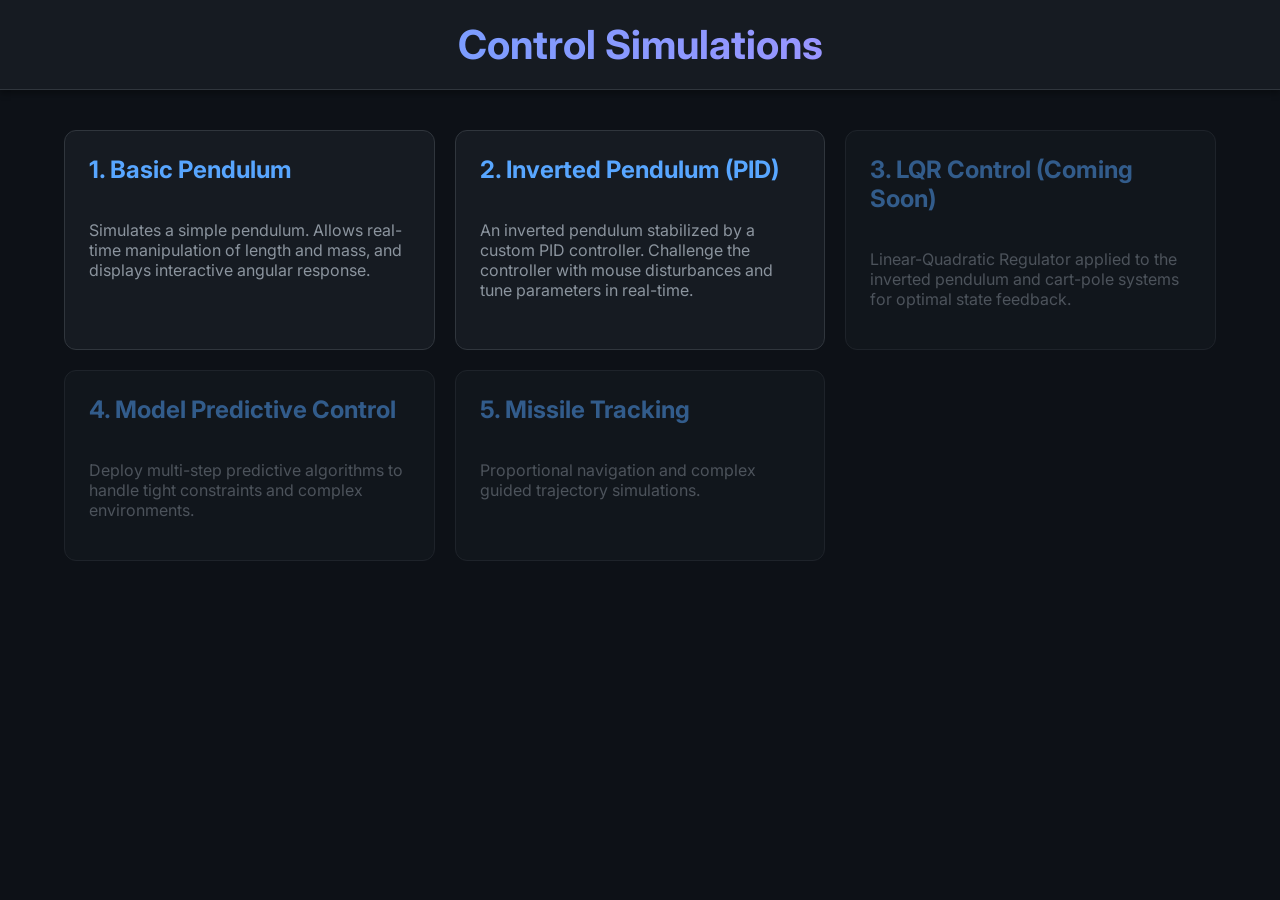
==== templates/index.html @ ae413354 "Add files via upload" ====
<!DOCTYPE html>
<!-- http://127.0.0.1:8001 -->
<html lang="en">

<head>
    <meta charset="UTF-8">
    <meta name="viewport" content="width=device-width, initial-scale=1.0">
    <meta name="description"
        content="Control systems simulation platform portal. Explore and test different dynamic systems.">
    <title>Control Simulation Platform</title>
    <!-- Use Google Fonts -->

    <link href="https://fonts.googleapis.com/css2?family=Inter:wght@400;500;600;700&display=swap" rel="stylesheet">
    <link rel="stylesheet" href="/static/css/style.css">
</head>

<body>
    <div class="header">
        <h1>Control Simulations</h1>
    </div>

    <div class="container">
        <div class="projects-grid">
            <a href="/basic" class="project-card" id="basic-pendulum-link">
                <h2>1. Basic Pendulum</h2>
                <p>Simulates a simple pendulum. Allows real-time manipulation of length and mass, and displays
                    interactive angular response.</p>
            </a>

            <a href="/inverted" class="project-card" id="inverted-pendulum-link">
                <h2>2. Inverted Pendulum (PID)</h2>
                <p>An inverted pendulum stabilized by a custom PID controller. Challenge the controller with mouse
                    disturbances and tune parameters in real-time.</p>
            </a>

            <!-- Placeholders for future projects -->
            <a href="#" class="project-card" style="opacity: 0.5; cursor: not-allowed;" id="lqr-link">
                <h2>3. LQR Control (Coming Soon)</h2>
                <p>Linear-Quadratic Regulator applied to the inverted pendulum and cart-pole systems for optimal state
                    feedback.</p>
            </a>

            <a href="#" class="project-card" style="opacity: 0.5; cursor: not-allowed;" id="mpc-link">
                <h2>4. Model Predictive Control</h2>
                <p>Deploy multi-step predictive algorithms to handle tight constraints and complex environments.</p>
            </a>

            <a href="#" class="project-card" style="opacity: 0.5; cursor: not-allowed;" id="missile-link">
                <h2>5. Missile Tracking</h2>
                <p>Proportional navigation and complex guided trajectory simulations.</p>
            </a>
        </div>
    </div>
</body>

</html>
---- static/css/style.css ----
:root {
  --bg-color: #0d1117;
  --surface-color: #161b22;
  --primary-color: #58a6ff;
  --text-primary: #c9d1d9;
  --text-secondary: #8b949e;
  --border-color: #30363d;
  --success-color: #2ea043;
  --danger-color: #da3633;
}

body {
  margin: 0;
  padding: 0;
  font-family: 'Inter', -apple-system, BlinkMacSystemFont, 'Segoe UI', Roboto, Helvetica, Arial, sans-serif;
  background-color: var(--bg-color);
  color: var(--text-primary);
  display: flex;
  flex-direction: column;
  align-items: center;
  min-height: 100vh;
}

.header {
  width: 100%;
  padding: 20px 0;
  text-align: center;
  border-bottom: 1px solid var(--border-color);
  background-color: var(--surface-color);
  box-shadow: 0 4px 6px rgba(0, 0, 0, 0.3);
}

.header h1 {
  margin: 0;
  font-size: 2.5rem;
  font-weight: 700;
  background: linear-gradient(90deg, var(--primary-color), #bc8cff);
  -webkit-background-clip: text;
  -webkit-text-fill-color: transparent;
}

.container {
  display: flex;
  flex-direction: column;
  width: 90%;
  max-width: 1200px;
  margin-top: 40px;
  margin-bottom: 40px;
}

.nav-link {
  color: var(--primary-color);
  text-decoration: none;
  margin-bottom: 20px;
  display: inline-block;
  font-weight: 500;
}
.nav-link:hover {
  text-decoration: underline;
}

/* Dashboard Grid */
.projects-grid {
  display: grid;
  grid-template-columns: repeat(auto-fit, minmax(300px, 1fr));
  gap: 20px;
}

.project-card {
  background-color: var(--surface-color);
  border: 1px solid var(--border-color);
  border-radius: 12px;
  padding: 24px;
  transition: transform 0.2s ease, box-shadow 0.2s ease;
  cursor: pointer;
  text-decoration: none;
  color: var(--text-primary);
  display: flex;
  flex-direction: column;
}

.project-card:hover {
  transform: translateY(-5px);
  box-shadow: 0 8px 15px rgba(0, 0, 0, 0.4);
  border-color: var(--primary-color);
}

.project-card h2 {
  margin-top: 0;
  font-size: 1.5rem;
  color: var(--primary-color);
}

.project-card p {
  color: var(--text-secondary);
  flex-grow: 1;
}

/* Simulation Panels */
.sim-layout {
  display: flex;
  gap: 20px;
  flex-wrap: wrap;
}

.panel {
  background-color: var(--surface-color);
  border: 1px solid var(--border-color);
  border-radius: 12px;
  padding: 20px;
  flex: 1;
  min-width: 300px;
  box-shadow: 0 4px 6px rgba(0, 0, 0, 0.2);
}

.panel h3 {
  margin-top: 0;
  border-bottom: 1px solid var(--border-color);
  padding-bottom: 10px;
  color: var(--primary-color);
}

canvas {
  background-color: #010409;
  border-radius: 8px;
  border: 1px solid var(--border-color);
  width: 100%;
  height: 400px;
  cursor: crosshair;
}

.chart-container {
  width: 100%;
  height: 300px;
  margin-top: 20px;
}

/* Controls */
.control-group {
  margin-bottom: 20px;
}

.control-group label {
  display: block;
  margin-bottom: 8px;
  font-weight: 500;
  color: var(--text-secondary);
}

.control-group span {
  float: right;
  color: var(--primary-color);
}

input[type=range] {
  width: 100%;
  appearance: none;
  background: transparent;
}

input[type=range]::-webkit-slider-thumb {
  appearance: none;
  height: 16px;
  width: 16px;
  border-radius: 50%;
  background: var(--primary-color);
  cursor: pointer;
  margin-top: -6px;
  box-shadow: 0 0 10px rgba(88, 166, 255, 0.5);
  transition: transform 0.1s;
}

input[type=range]::-webkit-slider-thumb:hover {
  transform: scale(1.2);
}

input[type=range]::-webkit-slider-runnable-track {
  width: 100%;
  height: 4px;
  cursor: pointer;
  background: var(--border-color);
  border-radius: 2px;
}

.btn {
  background-color: var(--primary-color);
  color: #fff;
  border: none;
  padding: 10px 20px;
  border-radius: 6px;
  font-size: 1rem;
  font-weight: 600;
  cursor: pointer;
  transition: all 0.2s;
  width: 100%;
}

.btn:hover {
  background-color: #3182ce;
}

.btn.off {
  background-color: transparent;
  border: 1px solid var(--danger-color);
  color: var(--danger-color);
}
.btn.on {
  background-color: transparent;
  border: 1px solid var(--success-color);
  color: var(--success-color);
}
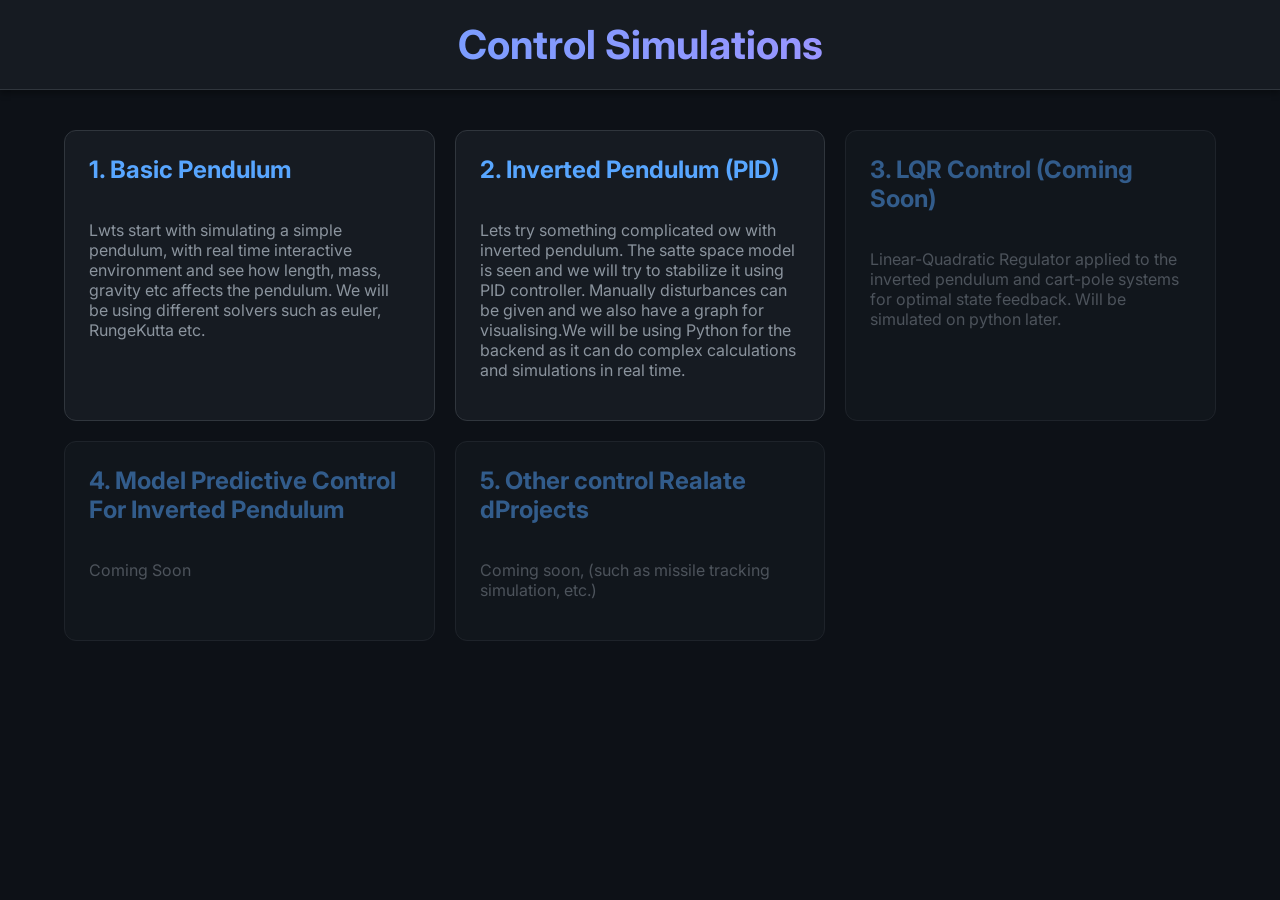
==== commit 30eff3e4: "HomePage and InvertedPendulum Update  upgraded the simulation to a full Cart-Pole system, adding hor" ====
--- a/templates/index.html
+++ b/templates/index.html
@@ -23,31 +23,34 @@
         <div class="projects-grid">
             <a href="/basic" class="project-card" id="basic-pendulum-link">
                 <h2>1. Basic Pendulum</h2>
-                <p>Simulates a simple pendulum. Allows real-time manipulation of length and mass, and displays
-                    interactive angular response.</p>
+                <p>Lwts start with simulating a simple pendulum, with real time interactive environment and see how
+                    length, mass, gravity etc affects the pendulum. We will be using different solvers such as euler,
+                    RungeKutta etc.</p>
             </a>
 
             <a href="/inverted" class="project-card" id="inverted-pendulum-link">
                 <h2>2. Inverted Pendulum (PID)</h2>
-                <p>An inverted pendulum stabilized by a custom PID controller. Challenge the controller with mouse
-                    disturbances and tune parameters in real-time.</p>
+                <p>Lets try something complicated ow with inverted pendulum. The satte space model is seen and we will
+                    try to stabilize it using PID controller. Manually disturbances can be given and we also have a
+                    graph for visualising.We will be using Python for the backend as it can do complex calculations and
+                    simulations in real time.</p>
             </a>
 
             <!-- Placeholders for future projects -->
             <a href="#" class="project-card" style="opacity: 0.5; cursor: not-allowed;" id="lqr-link">
                 <h2>3. LQR Control (Coming Soon)</h2>
                 <p>Linear-Quadratic Regulator applied to the inverted pendulum and cart-pole systems for optimal state
-                    feedback.</p>
+                    feedback. Will be simulated on python later.</p>
             </a>
 
             <a href="#" class="project-card" style="opacity: 0.5; cursor: not-allowed;" id="mpc-link">
-                <h2>4. Model Predictive Control</h2>
-                <p>Deploy multi-step predictive algorithms to handle tight constraints and complex environments.</p>
+                <h2>4. Model Predictive Control For Inverted Pendulum </h2>
+                <p>Coming Soon</p>
             </a>
 
             <a href="#" class="project-card" style="opacity: 0.5; cursor: not-allowed;" id="missile-link">
-                <h2>5. Missile Tracking</h2>
-                <p>Proportional navigation and complex guided trajectory simulations.</p>
+                <h2>5. Other control Realate dProjects</h2>
+                <p>Coming soon, (such as missile tracking simulation, etc.) </p>
             </a>
         </div>
     </div>
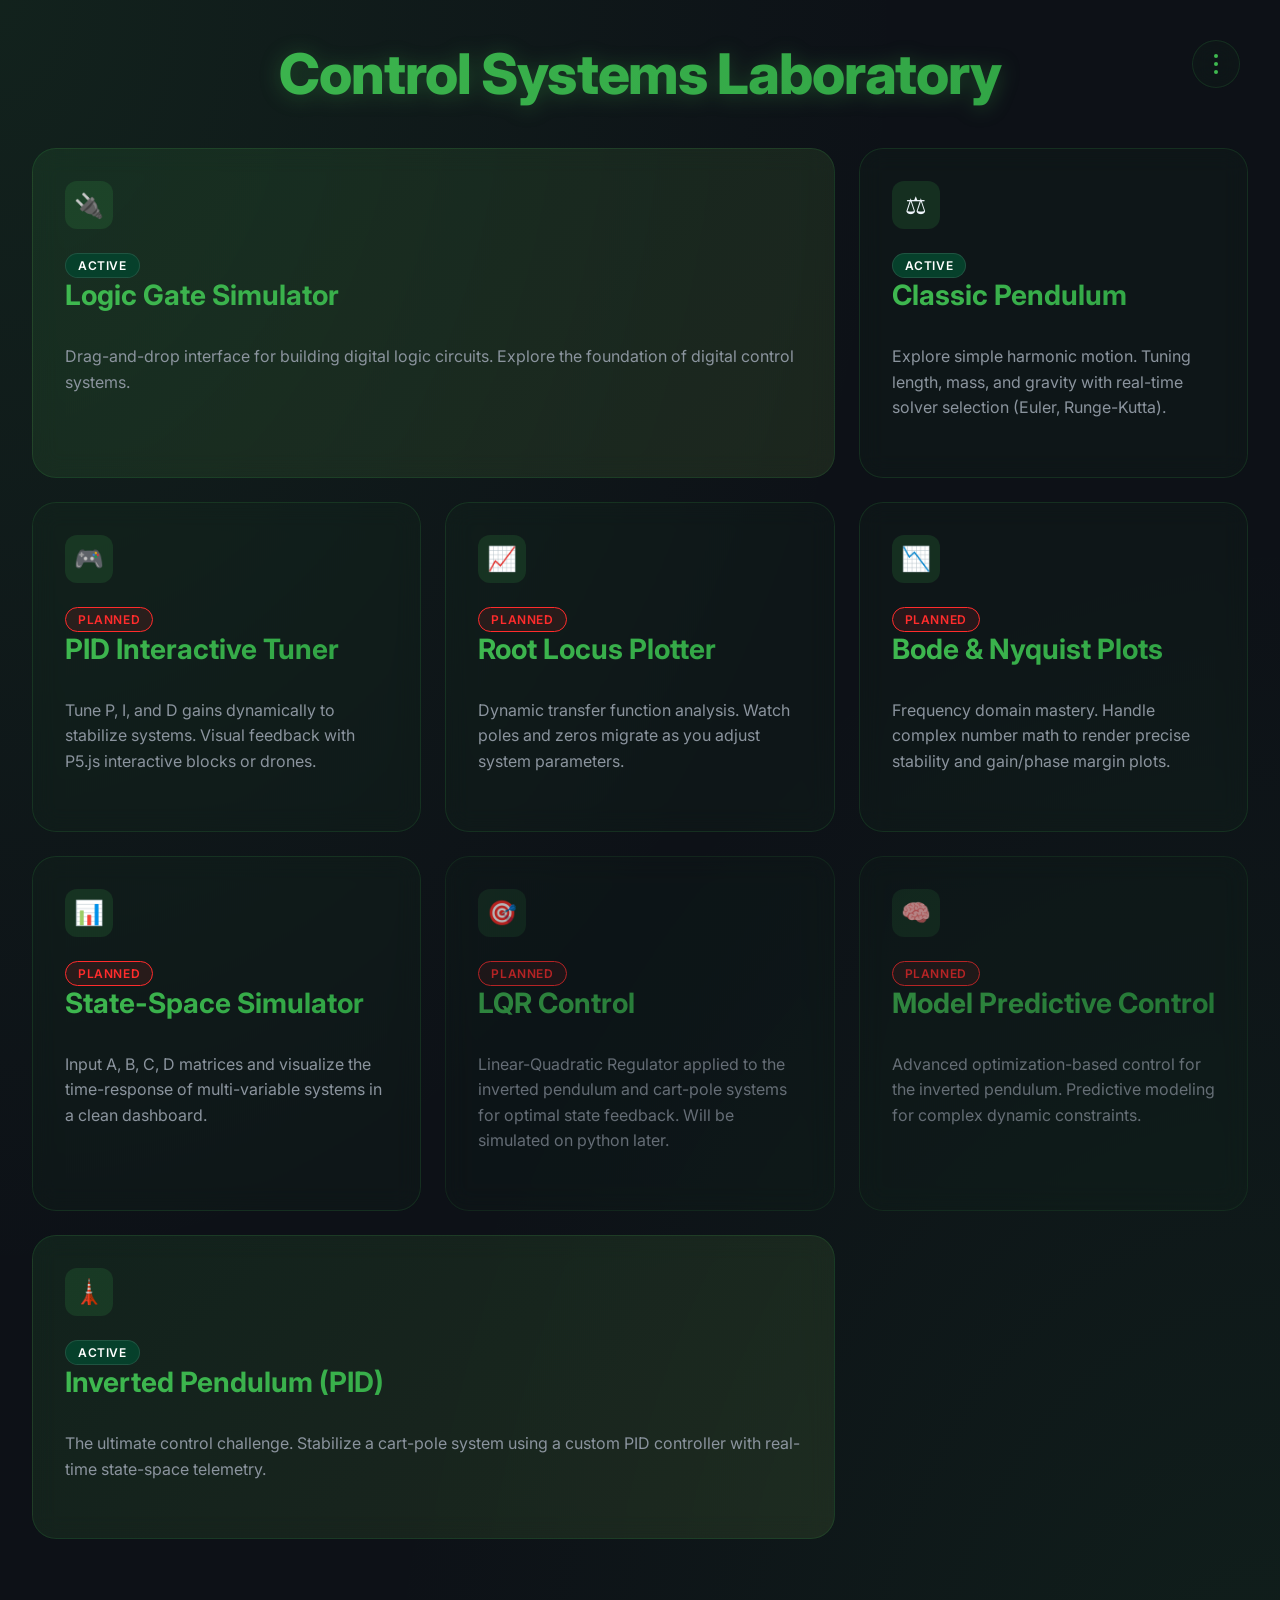
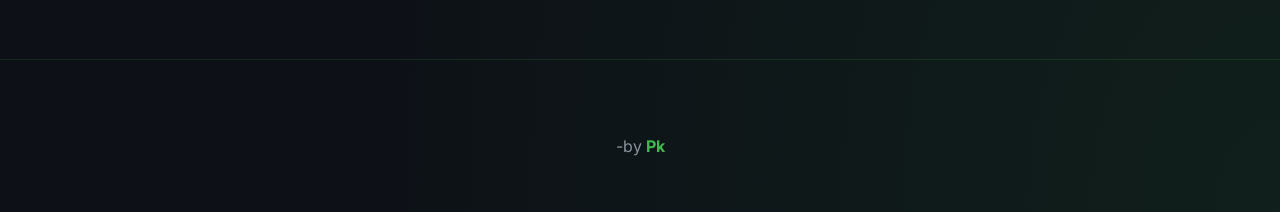
==== commit 19476400: "UI, Dashboard, and Logic Gate Laboratory chatgpt said : We transformed the platform with a premium N" ====
--- a/templates/index.html
+++ b/templates/index.html
@@ -11,49 +11,165 @@
     <!-- Use Google Fonts -->
 
     <link href="https://fonts.googleapis.com/css2?family=Inter:wght@400;500;600;700&display=swap" rel="stylesheet">
-    <link rel="stylesheet" href="/static/css/style.css">
+    <link rel="stylesheet" href="/static/css/style.css?v=2">
 </head>
 
 <body>
+    <div class="menu-container">
+        <button class="menu-dot-btn" id="menuBtn" aria-label="Menu">
+            <span></span>
+            <span></span>
+            <span></span>
+        </button>
+        <div class="dropdown-menu" id="dropdownMenu">
+            <a href="/"><span class="icon">🏠</span> Home</a>
+            <div class="dropdown-divider"></div>
+            <a href="#logic-link">🔌 Logic Gate Simulator</a>
+            <a href="#basic-pendulum-link">⚖️ Classic Pendulum</a>
+            <a href="#pid-tuner-link">🎮 PID Tuner</a>
+            <a href="#root-locus-link">📈 Root Locus Plotter</a>
+            <a href="#bode-link">📉 Bode & Nyquist Plots</a>
+            <a href="#state-space-link">📊 State-Space Simulator</a>
+            <a href="#lqr-link">🎯 LQR Control</a>
+            <a href="#mpc-link">🧠 MPC Control</a>
+            <a href="#inverted-pendulum-link">🗼 Inverted Pendulum (PID)</a>
+            <div class="dropdown-divider"></div>
+            <a href="mailto:225EE3016.NITRKL.AC.IN"><span class="icon">📧</span> Contact</a>
+        </div>
+    </div>
+
+    <button id="floatingBackToTop" aria-label="Back to Top" title="Back to Top">
+        <span>🚀</span>
+    </button>
+
     <div class="header">
-        <h1>Control Simulations</h1>
+        <h1>Control Systems Laboratory</h1>
     </div>
 
     <div class="container">
         <div class="projects-grid">
-            <a href="/basic" class="project-card" id="basic-pendulum-link">
-                <h2>1. Basic Pendulum</h2>
-                <p>Lwts start with simulating a simple pendulum, with real time interactive environment and see how
-                    length, mass, gravity etc affects the pendulum. We will be using different solvers such as euler,
-                    RungeKutta etc.</p>
+            <!-- Difficulty 1: Easy/Foundation -->
+            <a href="/logic-gates" class="project-card featured" id="logic-link">
+                <div class="icon">🔌</div>
+                <div class="badge active">Active</div>
+                <h2>Logic Gate Simulator</h2>
+                <p>Drag-and-drop interface for building digital logic circuits. Explore the foundation of digital
+                    control systems.</p>
             </a>
 
-            <a href="/inverted" class="project-card" id="inverted-pendulum-link">
-                <h2>2. Inverted Pendulum (PID)</h2>
-                <p>Lets try something complicated ow with inverted pendulum. The satte space model is seen and we will
-                    try to stabilize it using PID controller. Manually disturbances can be given and we also have a
-                    graph for visualising.We will be using Python for the backend as it can do complex calculations and
-                    simulations in real time.</p>
+            <!-- Difficulty 2: Fundamental Physics -->
+            <a href="/basic" class="project-card" id="basic-pendulum-link">
+                <div class="icon">⚖️</div>
+                <div class="badge active">Active</div>
+                <h2>Classic Pendulum</h2>
+                <p>Explore simple harmonic motion. Tuning length, mass, and gravity with real-time solver selection
+                    (Euler, Runge-Kutta).</p>
             </a>
 
-            <!-- Placeholders for future projects -->
-            <a href="#" class="project-card" style="opacity: 0.5; cursor: not-allowed;" id="lqr-link">
-                <h2>3. LQR Control (Coming Soon)</h2>
+            <!-- Difficulty 3: PID Tuning -->
+            <a href="/pid-tuner" class="project-card" id="pid-tuner-link">
+                <div class="icon">🎮</div>
+                <div class="badge new">Planned</div>
+                <h2>PID Interactive Tuner</h2>
+                <p>Tune P, I, and D gains dynamically to stabilize systems. Visual feedback with P5.js interactive
+                    blocks or drones.</p>
+            </a>
+
+            <!-- Difficulty 4: Root Locus Analysis -->
+            <a href="/root-locus" class="project-card" id="root-locus-link">
+                <div class="icon">📈</div>
+                <div class="badge new">Planned</div>
+                <h2>Root Locus Plotter</h2>
+                <p>Dynamic transfer function analysis. Watch poles and zeros migrate as you adjust system parameters.
+                </p>
+            </a>
+
+            <!-- Difficulty 5: Frequency Response -->
+            <a href="/bode-nyquist" class="project-card" id="bode-link">
+                <div class="icon">📉</div>
+                <div class="badge new">Planned</div>
+                <h2>Bode & Nyquist Plots</h2>
+                <p>Frequency domain mastery. Handle complex number math to render precise stability and gain/phase
+                    margin plots.</p>
+            </a>
+
+            <!-- Difficulty 6: State-Space Modeling -->
+            <a href="/state-space" class="project-card" id="state-space-link">
+                <div class="icon">📊</div>
+                <div class="badge new">Planned</div>
+                <h2>State-Space Simulator</h2>
+                <p>Input A, B, C, D matrices and visualize the time-response of multi-variable systems in a clean
+                    dashboard.</p>
+            </a>
+
+            <!-- Difficulty 7: Optimal Control (LQR) -->
+            <a href="#" class="project-card" style="opacity: 0.7; cursor: not-allowed;" id="lqr-link">
+                <div class="icon">🎯</div>
+                <div class="badge new">Planned</div>
+                <h2>LQR Control</h2>
                 <p>Linear-Quadratic Regulator applied to the inverted pendulum and cart-pole systems for optimal state
                     feedback. Will be simulated on python later.</p>
             </a>
 
-            <a href="#" class="project-card" style="opacity: 0.5; cursor: not-allowed;" id="mpc-link">
-                <h2>4. Model Predictive Control For Inverted Pendulum </h2>
-                <p>Coming Soon</p>
+            <!-- Difficulty 8: Model Predictive Control (MPC) -->
+            <a href="#" class="project-card" style="opacity: 0.7; cursor: not-allowed;" id="mpc-link">
+                <div class="icon">🧠</div>
+                <div class="badge new">Planned</div>
+                <h2>Model Predictive Control</h2>
+                <p>Advanced optimization-based control for the inverted pendulum. Predictive modeling for complex
+                    dynamic constraints.</p>
             </a>
 
-            <a href="#" class="project-card" style="opacity: 0.5; cursor: not-allowed;" id="missile-link">
-                <h2>5. Other control Realate dProjects</h2>
-                <p>Coming soon, (such as missile tracking simulation, etc.) </p>
+            <!-- Difficulty 9: Advanced Control Challenge -->
+            <a href="/inverted" class="project-card featured" id="inverted-pendulum-link">
+                <div class="icon">🗼</div>
+                <div class="badge active">Active</div>
+                <h2>Inverted Pendulum (PID)</h2>
+                <p>The ultimate control challenge. Stabilize a cart-pole system using a custom PID controller with
+                    real-time state-space telemetry.</p>
             </a>
         </div>
     </div>
+
+    <footer>
+        <p>-by <a href="mailto:225EE3016.NITRKL.AC.IN">Pk</a></p>
+    </footer>
+
+    <script>
+        const menuBtn = document.getElementById('menuBtn');
+        const dropdownMenu = document.getElementById('dropdownMenu');
+        const floatingBackToTop = document.getElementById('floatingBackToTop');
+
+        // Toggle dropdown menu
+        menuBtn.addEventListener('click', (e) => {
+            e.stopPropagation();
+            dropdownMenu.classList.toggle('show');
+        });
+
+        // Close dropdown when clicking outside
+        document.addEventListener('click', (e) => {
+            if (!menuBtn.contains(e.target) && !dropdownMenu.contains(e.target)) {
+                dropdownMenu.classList.remove('show');
+            }
+        });
+
+        // Show/hide floating back-to-top button on scroll
+        window.addEventListener('scroll', () => {
+            if (window.pageYOffset > 300) {
+                floatingBackToTop.classList.add('show');
+            } else {
+                floatingBackToTop.classList.remove('show');
+            }
+        });
+
+        // Smooth scroll to top when floating button is clicked
+        floatingBackToTop.addEventListener('click', () => {
+            window.scrollTo({
+                top: 0,
+                behavior: 'smooth'
+            });
+        });
+    </script>
 </body>
 
 </html>
--- a/static/css/style.css
+++ b/static/css/style.css
@@ -1,99 +1,176 @@
 :root {
   --bg-color: #0d1117;
-  --surface-color: #161b22;
-  --primary-color: #58a6ff;
-  --text-primary: #c9d1d9;
+  --surface-color: rgba(13, 17, 23, 0.7);
+  --primary-color: #3fb950;
+  --primary-gradient: linear-gradient(135deg, #3fb950 0%, #2ea043 100%);
+  --secondary-gradient: linear-gradient(135deg, #56ab2f 0%, #a8e063 100%);
+  --accent-gradient: linear-gradient(135deg, #1d976c 0%, #93f9b9 100%);
+  --text-primary: #f0f6fc;
   --text-secondary: #8b949e;
-  --border-color: #30363d;
-  --success-color: #2ea043;
-  --danger-color: #da3633;
+  --border-color: rgba(63, 185, 80, 0.15);
+  --glass-bg: rgba(63, 185, 80, 0.03);
+  --glass-border: rgba(63, 185, 80, 0.15);
+  --success-color: #3fb950;
+  --danger-color: #f85149;
+  --card-shadow: 0 8px 32px 0 rgba(0, 0, 0, 0.37);
+  --font-main: 'Inter', system-ui, -apple-system, sans-serif;
 }
 
 body {
   margin: 0;
   padding: 0;
-  font-family: 'Inter', -apple-system, BlinkMacSystemFont, 'Segoe UI', Roboto, Helvetica, Arial, sans-serif;
+  font-family: var(--font-main);
   background-color: var(--bg-color);
+  background-image:
+    radial-gradient(at 0% 0%, rgba(63, 185, 80, 0.1) 0px, transparent 50%),
+    radial-gradient(at 100% 100%, rgba(46, 160, 67, 0.1) 0px, transparent 50%);
   color: var(--text-primary);
   display: flex;
   flex-direction: column;
   align-items: center;
   min-height: 100vh;
+  overflow-x: hidden;
 }
 
 .header {
   width: 100%;
-  padding: 20px 0;
+  padding: 40px 0;
   text-align: center;
-  border-bottom: 1px solid var(--border-color);
-  background-color: var(--surface-color);
-  box-shadow: 0 4px 6px rgba(0, 0, 0, 0.3);
+  background: transparent;
+  position: relative;
 }
 
 .header h1 {
   margin: 0;
-  font-size: 2.5rem;
-  font-weight: 700;
-  background: linear-gradient(90deg, var(--primary-color), #bc8cff);
+  font-size: 3.5rem;
+  font-weight: 800;
+  letter-spacing: -0.02em;
+  background: var(--primary-gradient);
   -webkit-background-clip: text;
+  background-clip: text;
   -webkit-text-fill-color: transparent;
+  filter: drop-shadow(0 2px 10px rgba(63, 185, 80, 0.3));
 }
 
 .container {
   display: flex;
   flex-direction: column;
-  width: 90%;
-  max-width: 1200px;
-  margin-top: 40px;
-  margin-bottom: 40px;
-}
-
-.nav-link {
-  color: var(--primary-color);
-  text-decoration: none;
-  margin-bottom: 20px;
-  display: inline-block;
-  font-weight: 500;
-}
-.nav-link:hover {
-  text-decoration: underline;
+  width: 95%;
+  max-width: 1400px;
+  margin-bottom: 60px;
 }
 
 /* Dashboard Grid */
 .projects-grid {
   display: grid;
-  grid-template-columns: repeat(auto-fit, minmax(300px, 1fr));
-  gap: 20px;
+  grid-template-columns: repeat(12, 1fr);
+  gap: 24px;
 }
 
 .project-card {
-  background-color: var(--surface-color);
-  border: 1px solid var(--border-color);
-  border-radius: 12px;
-  padding: 24px;
-  transition: transform 0.2s ease, box-shadow 0.2s ease;
+  background: var(--glass-bg);
+  backdrop-filter: blur(12px);
+  -webkit-backdrop-filter: blur(12px);
+  border: 1px solid var(--glass-border);
+  border-radius: 24px;
+  padding: 32px;
+  transition: all 0.4s cubic-bezier(0.175, 0.885, 0.32, 1.275);
   cursor: pointer;
   text-decoration: none;
   color: var(--text-primary);
   display: flex;
   flex-direction: column;
+  position: relative;
+  overflow: hidden;
+  grid-column: span 4;
+}
+
+/* Feature/Prominent Cards */
+.project-card.featured {
+  grid-column: span 8;
+  background: linear-gradient(135deg, rgba(63, 185, 80, 0.1), rgba(168, 224, 99, 0.1));
+}
+
+.project-card.pendulum-right {
+  grid-column: span 6;
 }
 
 .project-card:hover {
-  transform: translateY(-5px);
-  box-shadow: 0 8px 15px rgba(0, 0, 0, 0.4);
-  border-color: var(--primary-color);
+  transform: translateY(-10px) scale(1.02);
+  border-color: rgba(255, 255, 255, 0.2);
+  box-shadow: var(--card-shadow);
+  background: rgba(255, 255, 255, 0.05);
+}
+
+.project-card::before {
+  content: '';
+  position: absolute;
+  top: 0;
+  left: 0;
+  width: 100%;
+  height: 4px;
+  background: var(--primary-gradient);
+  opacity: 0;
+  transition: opacity 0.3s;
+}
+
+.project-card:hover::before {
+  opacity: 1;
+}
+
+.project-card .icon {
+  width: 48px;
+  height: 48px;
+  margin-bottom: 24px;
+  display: flex;
+  align-items: center;
+  justify-content: center;
+  border-radius: 12px;
+  background: var(--glass-border);
+  font-size: 1.5rem;
 }
 
 .project-card h2 {
-  margin-top: 0;
-  font-size: 1.5rem;
-  color: var(--primary-color);
+  margin: 0 0 16px 0;
+  font-size: 1.75rem;
+  font-weight: 700;
+  background: var(--primary-gradient);
+  -webkit-background-clip: text;
+  background-clip: text;
+  -webkit-text-fill-color: transparent;
 }
 
 .project-card p {
   color: var(--text-secondary);
+  line-height: 1.6;
+  font-size: 1rem;
+  margin-bottom: 24px;
   flex-grow: 1;
+}
+
+.badge {
+  display: inline-block;
+  padding: 4px 12px;
+  border-radius: 100px;
+  font-size: 0.75rem;
+  font-weight: 600;
+  text-transform: uppercase;
+  letter-spacing: 0.05em;
+  background: rgba(255, 255, 255, 0.1);
+  color: var(--text-secondary);
+  width: fit-content;
+}
+
+.badge.active {
+  background: #06402b;
+  color: #fff;
+  border: 1px solid rgba(255, 255, 255, 0.1);
+}
+
+.badge.new {
+  background: rgba(255, 44, 44, 0.1);
+  color: #ff2c2c;
+  border: 1px solid #ff2c2c;
 }
 
 /* Simulation Panels */
@@ -204,8 +281,472 @@
   border: 1px solid var(--danger-color);
   color: var(--danger-color);
 }
-.btn.on {
-  background-color: transparent;
-  border: 1px solid var(--success-color);
-  color: var(--success-color);
-}
+
+html {
+  scroll-behavior: smooth;
+}
+
+/* Triple Dot Menu */
+.menu-container {
+  position: absolute;
+  top: 40px;
+  right: 40px;
+  z-index: 1000;
+}
+
+@media (max-width: 768px) {
+  .menu-container {
+    top: 20px;
+    right: 20px;
+  }
+}
+
+.menu-dot-btn {
+  background: var(--glass-bg);
+  border: 1px solid var(--glass-border);
+  color: var(--text-primary);
+  width: 48px;
+  height: 48px;
+  border-radius: 50%;
+  display: flex;
+  flex-direction: column;
+  align-items: center;
+  justify-content: center;
+  gap: 4px;
+  cursor: pointer;
+  transition: all 0.3s cubic-bezier(0.4, 0, 0.2, 1);
+  backdrop-filter: blur(12px);
+  -webkit-backdrop-filter: blur(12px);
+}
+
+.menu-dot-btn span {
+  width: 4px;
+  height: 4px;
+  background-color: var(--primary-color);
+  border-radius: 50%;
+  transition: transform 0.3s;
+}
+
+.menu-dot-btn:hover {
+  background: var(--glass-border);
+  transform: rotate(90deg);
+}
+
+.dropdown-menu {
+  position: absolute;
+  top: 60px;
+  right: 0;
+  background: rgba(13, 17, 23, 0.95);
+  backdrop-filter: blur(20px);
+  -webkit-backdrop-filter: blur(20px);
+  border: 1px solid var(--glass-border);
+  border-radius: 16px;
+  padding: 12px;
+  width: 240px;
+  display: none;
+  flex-direction: column;
+  gap: 4px;
+  box-shadow: var(--card-shadow);
+  transform-origin: top right;
+  z-index: 1001;
+}
+
+.dropdown-menu.show {
+  display: flex;
+  animation: menuFadeIn 0.3s cubic-bezier(0.4, 0, 0.2, 1);
+}
+
+.dropdown-menu a {
+  color: var(--text-primary);
+  text-decoration: none;
+  padding: 12px 16px;
+  border-radius: 10px;
+  font-size: 0.9rem;
+  transition: all 0.2s;
+  display: flex;
+  align-items: center;
+  gap: 12px;
+}
+
+.dropdown-menu a:hover {
+  background: rgba(63, 185, 80, 0.1);
+  color: var(--primary-color);
+  padding-left: 20px;
+}
+
+.dropdown-divider {
+  height: 1px;
+  background: var(--glass-border);
+  margin: 8px 0;
+}
+
+@keyframes menuFadeIn {
+  from {
+    opacity: 0;
+    transform: scale(0.9) translateY(-10px);
+  }
+
+  to {
+    opacity: 1;
+    transform: scale(1) translateY(0);
+  }
+}
+
+/* Footer */
+footer {
+  width: 100%;
+  padding: 60px 0 40px;
+  text-align: center;
+  border-top: 1px solid var(--glass-border);
+  margin-top: 60px;
+  color: var(--text-secondary);
+  font-size: 1rem;
+}
+
+footer a {
+  color: var(--primary-color);
+  text-decoration: none;
+  font-weight: 700;
+  position: relative;
+  transition: all 0.3s;
+}
+
+footer a:hover {
+  color: #fff;
+  text-shadow: 0 0 10px var(--primary-color);
+}
+
+/* Floating Back to Top Button */
+#floatingBackToTop {
+  position: fixed;
+  bottom: 40px;
+  right: 40px;
+  width: 56px;
+  height: 56px;
+  background: rgba(13, 17, 23, 0.6);
+  backdrop-filter: blur(12px);
+  -webkit-backdrop-filter: blur(12px);
+  border: 1px solid var(--glass-border);
+  border-radius: 50%;
+  color: var(--primary-color);
+  font-size: 1.5rem;
+  display: flex;
+  align-items: center;
+  justify-content: center;
+  cursor: pointer;
+  z-index: 1000;
+  opacity: 0;
+  visibility: hidden;
+  transition: all 0.4s cubic-bezier(0.175, 0.885, 0.32, 1.275);
+  box-shadow: 0 8px 32px 0 rgba(0, 0, 0, 0.37);
+}
+
+#floatingBackToTop.show {
+  opacity: 1;
+  visibility: visible;
+  transform: translateY(0);
+}
+
+#floatingBackToTop:not(.show) {
+  transform: translateY(20px);
+}
+
+#floatingBackToTop:hover {
+  background: rgba(63, 185, 80, 0.2);
+  border-color: var(--primary-color);
+  color: #fff;
+  box-shadow: 0 12px 40px 0 rgba(63, 185, 80, 0.3);
+  transform: translateY(-5px) scale(1.1);
+}
+
+@media (max-width: 768px) {
+  #floatingBackToTop {
+    bottom: 20px;
+    right: 20px;
+    width: 48px;
+    height: 48px;
+  }
+}
+
+.nav-link {
+  display: inline-flex;
+  align-items: center;
+  gap: 8px;
+  padding: 10px 24px;
+  background: var(--glass-bg);
+  backdrop-filter: blur(12px);
+  -webkit-backdrop-filter: blur(12px);
+  border: 1px solid var(--glass-border);
+  border-radius: 12px;
+  color: var(--text-primary);
+  text-decoration: none;
+  font-size: 1rem;
+  font-weight: 500;
+  transition: all 0.3s cubic-bezier(0.4, 0, 0.2, 1);
+  margin: 15px auto 0;
+}
+
+.nav-link:hover {
+  background: rgba(63, 185, 80, 0.1);
+  border-color: var(--primary-color);
+  transform: translateY(-2px);
+  box-shadow: 0 4px 15px rgba(63, 185, 80, 0.2);
+}
+
+/* --- Logic Fundamentals Interactive Components --- */
+.input-controls {
+  display: flex;
+  justify-content: center;
+  gap: 40px;
+  margin: 30px 0;
+  padding: 24px;
+  background: var(--glass-bg);
+  border: 1px solid var(--glass-border);
+  border-radius: 20px;
+}
+
+.push-btn {
+  width: 64px;
+  height: 64px;
+  border-radius: 50%;
+  background: var(--glass-bg);
+  border: 3px solid var(--glass-border);
+  cursor: pointer;
+  display: flex;
+  align-items: center;
+  justify-content: center;
+  font-size: 1.5rem;
+  color: var(--text-secondary);
+  transition: all 0.2s cubic-bezier(0.18, 0.89, 0.32, 1.28);
+  position: relative;
+  box-shadow: 0 4px 8px rgba(0, 0, 0, 0.3), inset 0 2px 4px rgba(255, 255, 255, 0.1);
+}
+
+.push-btn::after {
+  content: attr(data-label);
+  position: absolute;
+  bottom: -25px;
+  font-size: 0.8rem;
+  font-weight: 700;
+  color: var(--text-secondary);
+}
+
+.push-btn.active {
+  background: var(--primary-color);
+  border-color: #a8e063;
+  color: white;
+  transform: translateY(2px);
+  box-shadow: 0 0 20px rgba(63, 185, 80, 0.4), inset 0 2px 4px rgba(0, 0, 0, 0.2);
+}
+
+.push-btn.active::after {
+  color: var(--primary-color);
+}
+
+/* LED Indicator in HTML */
+.led-indicator {
+  width: 14px;
+  height: 14px;
+  border-radius: 50%;
+  background: #30363d;
+  transition: all 0.3s ease;
+  border: 1px solid rgba(255, 255, 255, 0.1);
+}
+
+.led-indicator.glow-red {
+  background: #ff2c2c;
+  box-shadow: 0 0 15px #ff2c2c, 0 0 30px rgba(255, 44, 44, 0.6);
+}
+
+.gate-card.active-glow {
+  border-color: #ff2c2c !important;
+  box-shadow: 0 0 20px rgba(255, 44, 44, 0.2), inset 0 0 15px rgba(255, 44, 44, 0.1);
+  background: rgba(255, 44, 44, 0.03);
+}
+
+/* Universal Diagram Styles */
+.universal-diagram {
+  display: flex;
+  align-items: center;
+  justify-content: center;
+  gap: 15px;
+  margin: 20px 0;
+  padding: 20px;
+  background: rgba(255, 255, 255, 0.02);
+  border-radius: 12px;
+}
+
+.logic-node {
+  padding: 8px 12px;
+  background: var(--surface-color);
+  border: 1px solid var(--glass-border);
+  border-radius: 8px;
+  font-size: 0.85rem;
+  font-weight: 600;
+}
+
+.connector-arrow {
+  color: var(--text-secondary);
+  font-size: 1.2rem;
+}
+
+/* --- SVG Logic Schematics --- */
+.schematic-svg-container {
+  display: flex;
+  flex-direction: column;
+  align-items: center;
+  gap: 15px;
+  background: rgba(255, 255, 255, 0.02);
+  border-radius: 16px;
+  padding: 24px;
+  margin: 20px 0;
+  border: 1px solid var(--glass-border);
+  transition: all 0.3s ease;
+}
+
+.logic-svg {
+  width: 100%;
+  max-width: 320px;
+  height: auto;
+  filter: drop-shadow(0 0 15px rgba(63, 185, 100, 0.15));
+}
+
+.schematic-title-sm {
+  font-size: 0.8rem;
+  color: var(--text-secondary);
+  text-transform: uppercase;
+  letter-spacing: 0.1em;
+  font-weight: 700;
+  margin-bottom: 10px;
+}
+
+/* --- Interactive SVG Signals --- */
+.logic-svg line, 
+.logic-svg path:not([fill*='rgba']), 
+.logic-svg circle:not([fill*='none']) {
+  transition: stroke 0.25s ease, filter 0.25s ease;
+}
+
+.signal-active {
+  stroke: #ff2c2c !important;
+  filter: drop-shadow(0 0 8px rgba(255, 44, 44, 0.9)) !important;
+  stroke-dasharray: 6;
+  animation: signalFlow 0.5s linear infinite;
+}
+
+@keyframes signalFlow {
+  from { stroke-dashoffset: 12; }
+  to { stroke-dashoffset: 0; }
+}
+
+circle.signal-active:not([fill="none"]) {
+  fill: #ff2c2c !important;
+}
+
+.gate-active-body {
+  fill: rgba(255, 44, 44, 0.25) !important;
+  stroke: #ff2c2c !important;
+  filter: drop-shadow(0 0 10px rgba(255, 44, 44, 0.5)) !important;
+}
+
+/* --- Schematic Mini Controls --- */
+.schematic-controls {
+  display: flex;
+  justify-content: center;
+  gap: 15px;
+  background: rgba(255, 255, 255, 0.03);
+  padding: 8px 15px;
+  border-radius: 12px;
+  border: 1px solid var(--glass-border);
+  margin-top: 15px;
+}
+
+.mini-toggle {
+  display: flex;
+  align-items: center;
+  gap: 8px;
+  background: transparent;
+  border: 1px solid var(--glass-border);
+  color: var(--text-secondary);
+  padding: 6px 14px;
+  border-radius: 8px;
+  font-size: 0.75rem;
+  font-weight: 700;
+  cursor: pointer;
+  transition: all 0.2s ease;
+}
+
+.mini-toggle:hover {
+  background: rgba(255, 255, 255, 0.05);
+  border-color: var(--primary-color);
+}
+
+.mini-toggle.active {
+  background: rgba(63, 185, 80, 0.15);
+  color: #3fb950;
+  border-color: #3fb950;
+  box-shadow: 0 0 12px rgba(63, 185, 80, 0.3);
+
+}
+
+/* --- Interactive Simulator Properties Panel --- */
+.properties-panel {
+  position: absolute;
+  top: 20px;
+  right: 20px;
+  width: 220px;
+  background: var(--surface-color);
+  backdrop-filter: blur(15px);
+  -webkit-backdrop-filter: blur(15px);
+  border: 1px solid var(--glass-border);
+  border-radius: 16px;
+  padding: 15px;
+  z-index: 100;
+  display: none; /* Hidden by default */
+  box-shadow: 0 10px 30px rgba(0, 0, 0, 0.4);
+}
+
+.properties-panel.show {
+  display: block;
+  animation: slideInRight 0.3s ease;
+}
+
+@keyframes slideInRight {
+  from { opacity: 0; transform: translateX(20px); }
+  to { opacity: 1; transform: translateX(0); }
+}
+
+.panel-header {
+  font-size: 0.75rem;
+  text-transform: uppercase;
+  color: var(--text-secondary);
+  border-bottom: 1px solid var(--glass-border);
+  padding-bottom: 10px;
+  margin-bottom: 15px;
+  font-weight: 700;
+  display: flex;
+  justify-content: space-between;
+}
+
+.prop-group label {
+  display: block;
+  font-size: 0.85rem;
+  color: var(--text-primary);
+  margin-bottom: 8px;
+}
+
+.prop-group input[type="range"] {
+  width: 100%;
+  accent-color: var(--primary-color);
+  background: rgba(255, 255, 255, 0.05);
+  height: 6px;
+  border-radius: 3px;
+  outline: none;
+}
+
+#freqVal {
+  color: var(--primary-color);
+  font-family: monospace;
+  font-weight: 700;
+}
+
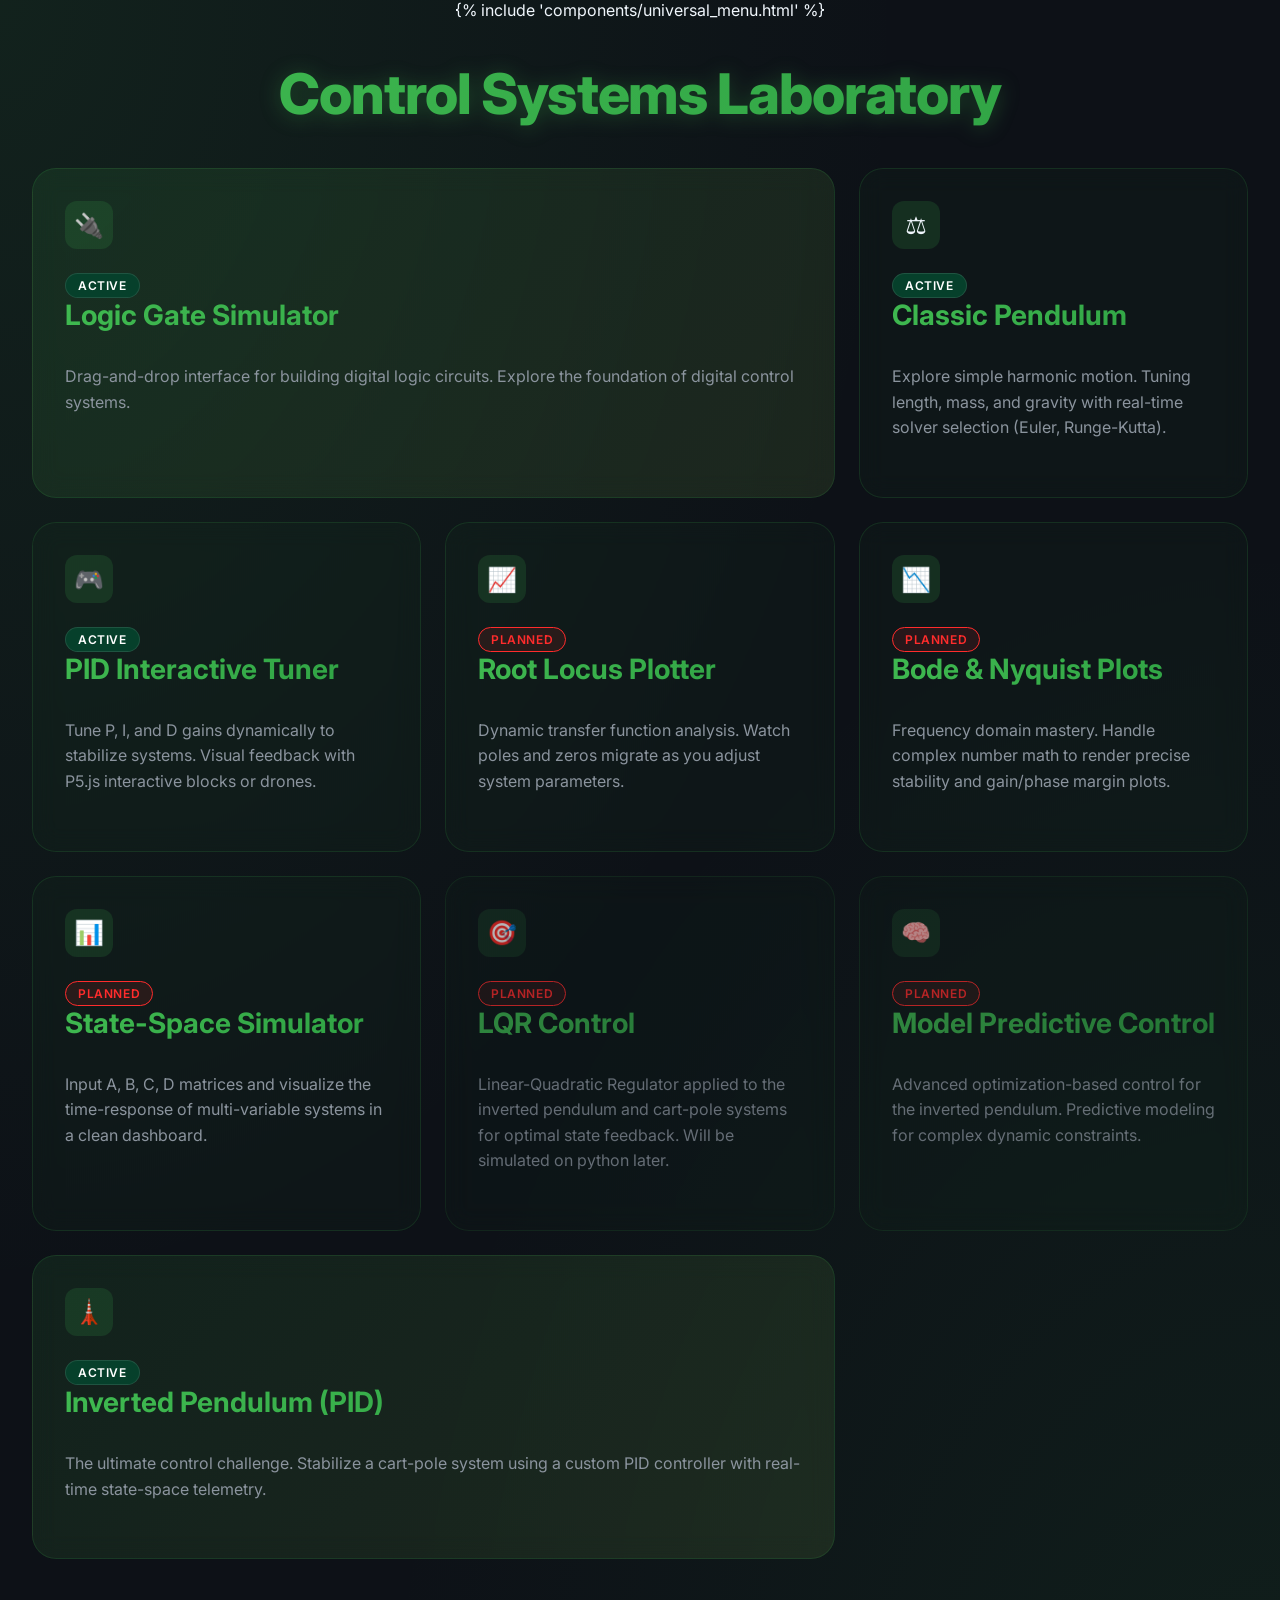
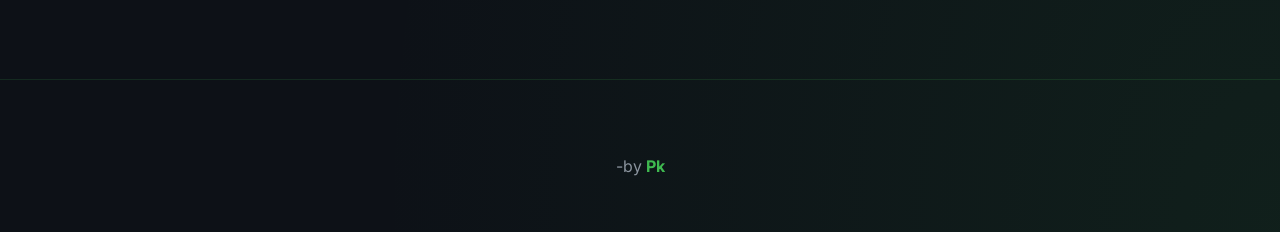
==== commit 71a51ea4: "Included New Project - PID TUNER Implemented PID TUNER TO VISUALISE HOW PID TUNING WORKS BY TRYING T" ====
--- a/templates/index.html
+++ b/templates/index.html
@@ -15,32 +15,7 @@
 </head>
 
 <body>
-    <div class="menu-container">
-        <button class="menu-dot-btn" id="menuBtn" aria-label="Menu">
-            <span></span>
-            <span></span>
-            <span></span>
-        </button>
-        <div class="dropdown-menu" id="dropdownMenu">
-            <a href="/"><span class="icon">🏠</span> Home</a>
-            <div class="dropdown-divider"></div>
-            <a href="#logic-link">🔌 Logic Gate Simulator</a>
-            <a href="#basic-pendulum-link">⚖️ Classic Pendulum</a>
-            <a href="#pid-tuner-link">🎮 PID Tuner</a>
-            <a href="#root-locus-link">📈 Root Locus Plotter</a>
-            <a href="#bode-link">📉 Bode & Nyquist Plots</a>
-            <a href="#state-space-link">📊 State-Space Simulator</a>
-            <a href="#lqr-link">🎯 LQR Control</a>
-            <a href="#mpc-link">🧠 MPC Control</a>
-            <a href="#inverted-pendulum-link">🗼 Inverted Pendulum (PID)</a>
-            <div class="dropdown-divider"></div>
-            <a href="mailto:225EE3016.NITRKL.AC.IN"><span class="icon">📧</span> Contact</a>
-        </div>
-    </div>
-
-    <button id="floatingBackToTop" aria-label="Back to Top" title="Back to Top">
-        <span>🚀</span>
-    </button>
+    {% include 'components/universal_menu.html' %}
 
     <div class="header">
         <h1>Control Systems Laboratory</h1>
@@ -69,7 +44,7 @@
             <!-- Difficulty 3: PID Tuning -->
             <a href="/pid-tuner" class="project-card" id="pid-tuner-link">
                 <div class="icon">🎮</div>
-                <div class="badge new">Planned</div>
+                <div class="badge active">Active</div>
                 <h2>PID Interactive Tuner</h2>
                 <p>Tune P, I, and D gains dynamically to stabilize systems. Visual feedback with P5.js interactive
                     blocks or drones.</p>
@@ -132,44 +107,9 @@
     </div>
 
     <footer>
-        <p>-by <a href="mailto:225EE3016.NITRKL.AC.IN">Pk</a></p>
+        <p>-by <a href="mailto:225ee3016+unofficialSimulationWebsite@nitrkl.ac.in">Pk</a></p>
     </footer>
 
-    <script>
-        const menuBtn = document.getElementById('menuBtn');
-        const dropdownMenu = document.getElementById('dropdownMenu');
-        const floatingBackToTop = document.getElementById('floatingBackToTop');
-
-        // Toggle dropdown menu
-        menuBtn.addEventListener('click', (e) => {
-            e.stopPropagation();
-            dropdownMenu.classList.toggle('show');
-        });
-
-        // Close dropdown when clicking outside
-        document.addEventListener('click', (e) => {
-            if (!menuBtn.contains(e.target) && !dropdownMenu.contains(e.target)) {
-                dropdownMenu.classList.remove('show');
-            }
-        });
-
-        // Show/hide floating back-to-top button on scroll
-        window.addEventListener('scroll', () => {
-            if (window.pageYOffset > 300) {
-                floatingBackToTop.classList.add('show');
-            } else {
-                floatingBackToTop.classList.remove('show');
-            }
-        });
-
-        // Smooth scroll to top when floating button is clicked
-        floatingBackToTop.addEventListener('click', () => {
-            window.scrollTo({
-                top: 0,
-                behavior: 'smooth'
-            });
-        });
-    </script>
 </body>
 
 </html>
